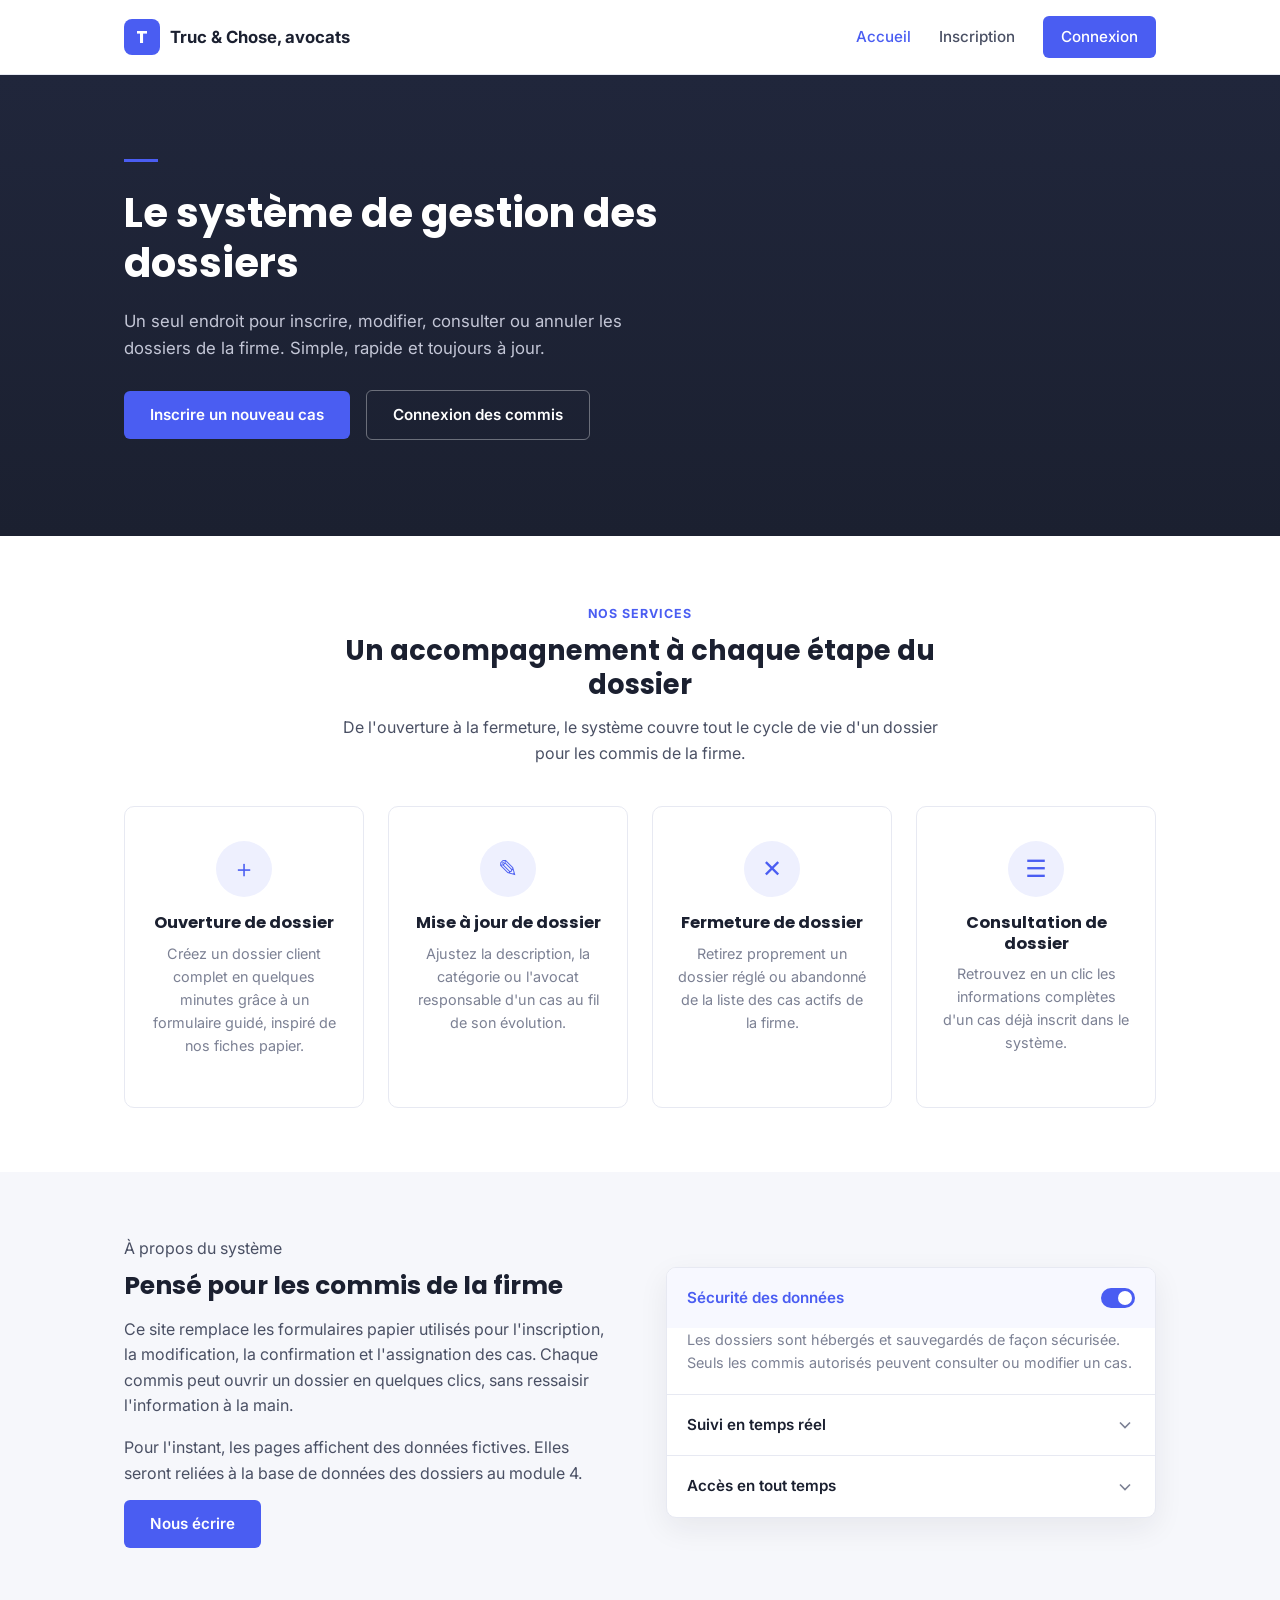
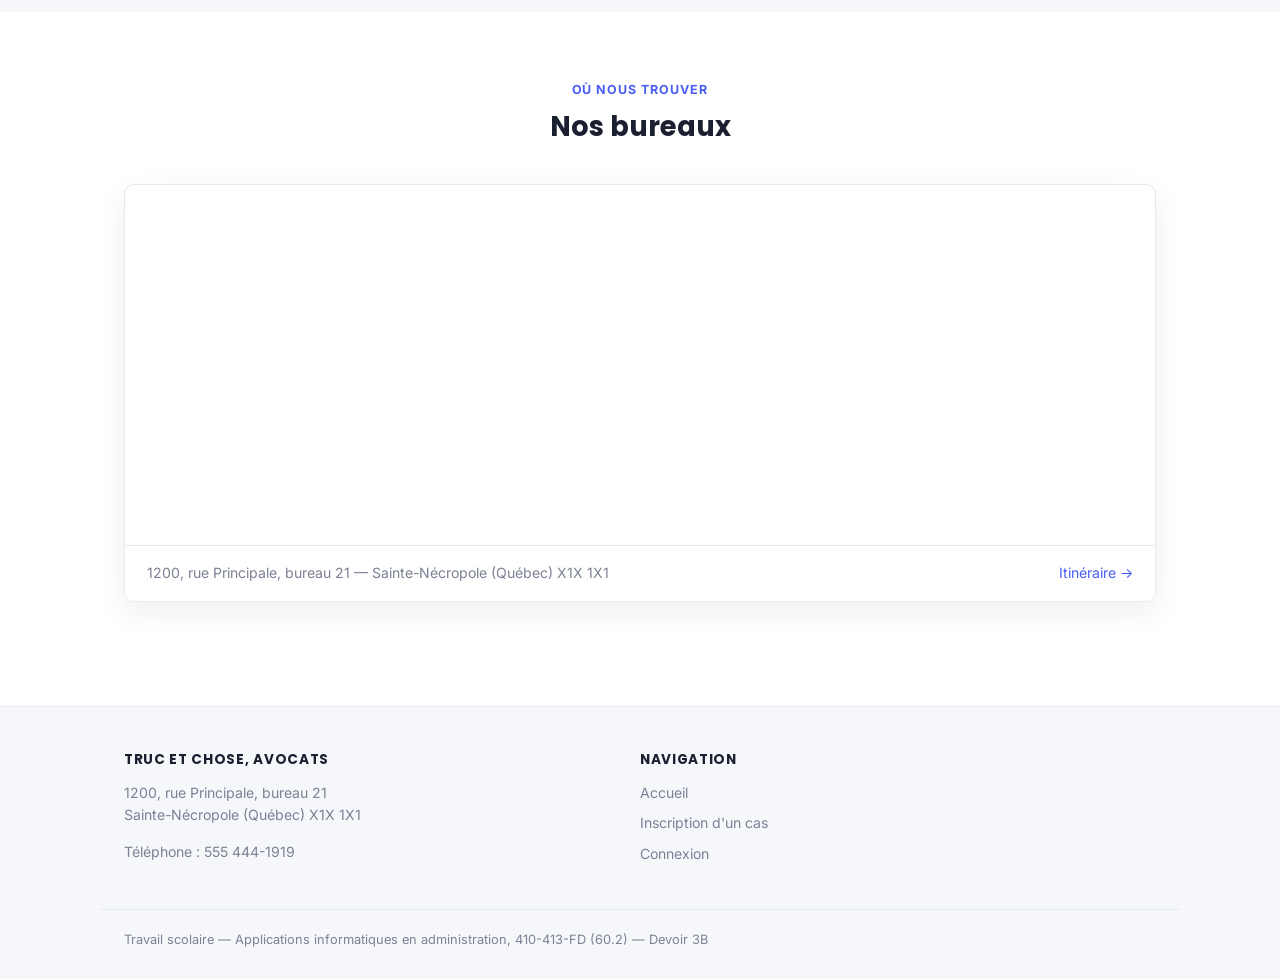
==== index.html @ 166a5b4a "Add page" ====
<!DOCTYPE html>
<html lang="fr">
<head>
<meta charset="UTF-8">
<meta name="viewport" content="width=device-width, initial-scale=1.0">
<title>Accueil — Truc et Chose, avocats</title>
<link rel="preconnect" href="https://fonts.googleapis.com">
<link href="https://fonts.googleapis.com/css2?family=Inter:wght@400;500;600;700&family=Poppins:wght@600;700&display=swap" rel="stylesheet">
<link rel="stylesheet" href="css/style.css">
</head>
<body>

<header class="site" id="site-header">
  <div class="nav-row">
    <a href="index.html" class="brand"><span class="mark">T</span> Truc &amp; Chose, avocats</a>
    <nav class="primary">
      <a href="index.html" class="current">Accueil</a>
      <a href="inscription.html">Inscription</a>
      <a href="connexion.html" class="btn-nav">Connexion</a>
    </nav>
    <button class="nav-toggle" aria-label="Ouvrir le menu" aria-expanded="false" onclick="var h=document.getElementById('site-header');h.classList.toggle('nav-open');this.setAttribute('aria-expanded', h.classList.contains('nav-open'));">
      <svg viewBox="0 0 24 24" fill="none" aria-hidden="true">
        <line x1="4" y1="7" x2="20" y2="7"></line>
        <line x1="4" y1="12" x2="20" y2="12"></line>
        <line x1="4" y1="17" x2="20" y2="17"></line>
      </svg>
    </button>
  </div>
</header>

<section class="hero">
  <div class="wrap">
    <span class="eyebrow"></span>
    <h1>Le système de gestion des dossiers</h1>
    <p>Un seul endroit pour inscrire, modifier, consulter ou annuler les dossiers de la firme. Simple, rapide et toujours à jour.</p>
    <a href="inscription.html" class="btn">Inscrire un nouveau cas</a>
    <a href="connexion.html" class="btn secondary" style="margin-left:12px;">Connexion des commis</a>
  </div>
</section>

<section>
  <div class="wrap">
    <div class="section-head">
      <span class="eyebrow-text">Nos services</span>
      <h2>Un accompagnement à chaque étape du dossier</h2>
      <p style="margin-top:10px;">De l'ouverture à la fermeture, le système couvre tout le cycle de vie d'un dossier pour les commis de la firme.</p>
    </div>

    <div class="services-grid">

      <div class="service-card">
        <div class="icon">＋</div>
  
        <h3>Ouverture de dossier</h3>
        <p>Créez un dossier client complet en quelques minutes grâce à un formulaire guidé, inspiré de nos fiches papier.</p>
   
      </div>

      <div class="service-card">
        <div class="icon">✎</div>

        <h3>Mise à jour de dossier</h3>
        <p>Ajustez la description, la catégorie ou l'avocat responsable d'un cas au fil de son évolution.</p>

      </div>

      <div class="service-card">
        <div class="icon">✕</div>

        <h3>Fermeture de dossier</h3>
        <p>Retirez proprement un dossier réglé ou abandonné de la liste des cas actifs de la firme.</p>
    
      </div>

      <div class="service-card">
        <div class="icon">☰</div>

        <h3>Consultation de dossier</h3>
        <p>Retrouvez en un clic les informations complètes d'un cas déjà inscrit dans le système.</p>

      </div>

    </div>
  </div>
</section>

<section class="soft">
  <div class="wrap about-grid">
    <div>
      <span class="eyebrow-text">À propos du système</span>
      <h2 style="margin-top:8px;">Pensé pour les commis de la firme</h2>
      <p>Ce site remplace les formulaires papier utilisés pour l'inscription, la modification, la confirmation et l'assignation des cas. Chaque commis peut ouvrir un dossier en quelques clics, sans ressaisir l'information à la main.</p>
      <p>Pour l'instant, les pages affichent des données fictives. Elles seront reliées à la base de données des dossiers au module 4.</p>

      <a href="mailto:info@trucetchose.co" class="btn">Nous écrire</a>
    </div>

    <div class="accordion">
      <details open>
        <summary>
          Sécurité des données
          <span class="toggle-pill" aria-hidden="true"></span>
        </summary>
        <div class="panel">Les dossiers sont hébergés et sauvegardés de façon sécurisée. Seuls les commis autorisés peuvent consulter ou modifier un cas.</div>
      </details>
      <details>
        <summary>
          Suivi en temps réel
          <svg class="chevron" viewBox="0 0 24 24" fill="none" stroke="currentColor" stroke-width="2"><polyline points="6 9 12 15 18 9"></polyline></svg>
        </summary>
        <div class="panel">Chaque étape d'un dossier, de l'ouverture à la fermeture, est consignée pour en assurer le suivi.</div>
      </details>
      <details>
        <summary>
          Accès en tout temps
          <svg class="chevron" viewBox="0 0 24 24" fill="none" stroke="currentColor" stroke-width="2"><polyline points="6 9 12 15 18 9"></polyline></svg>
        </summary>
        <div class="panel">Les commis peuvent consulter et inscrire des cas depuis n'importe quel poste du bureau, à toute heure.</div>
      </details>
    </div>
  </div>
</section>

<section id="localisation">
  <div class="wrap">
    <div class="section-head">
      <span class="eyebrow-text">Où nous trouver</span>
      <h2>Nos bureaux</h2>
    </div>
    <div class="map-shell">
      <iframe src="https://maps.google.com/maps?q=Montr%C3%A9al%2C+Qu%C3%A9bec&z=12&output=embed" loading="lazy" title="Localisation du cabinet Truc et Chose, avocats"></iframe>
      <div class="map-caption">
        <span>1200, rue Principale, bureau 21 — Sainte-Nécropole (Québec) X1X 1X1</span>
        <a href="https://maps.google.com/?q=Montr%C3%A9al,+Qu%C3%A9bec" target="_blank" rel="noopener">Itinéraire →</a>
      </div>
    </div>
  </div>
</section>



<footer class="site">
  <div class="wrap footer-grid">
    <div>
      <h4>Truc et Chose, avocats</h4>
      <p>1200, rue Principale, bureau 21<br>Sainte-Nécropole (Québec) X1X 1X1</p>
      <p>Téléphone : 555 444-1919</p>
    </div>
    <div>
      <h4>Navigation</h4>
      <ul>
        <li><a href="index.html">Accueil</a></li>
        <li><a href="inscription.html">Inscription d'un cas</a></li>
        <li><a href="connexion.html">Connexion</a></li>
      </ul>
    </div>
  </div>
  <div class="footer-bottom wrap">
    Travail scolaire — Applications informatiques en administration, 410-413-FD (60.2) — Devoir 3B
  </div>
</footer>

</body>
</html>
---- css/style.css ----
/* ============================================
   Truc et Chose, avocats — feuille de style
   Inspirée du gabarit "Venue" (fromat_site.pdf)
   ============================================ */

:root{
  --primary:#4a5df2;
  --primary-dark:#3745c9;
  --ink:#1b2030;
  --ink-soft:#4a5064;
  --muted:#7c8194;
  --bg:#ffffff;
  --bg-soft:#f6f7fb;
  --border:#e7e9f2;
  --radius:10px;
  --shadow:0 10px 30px rgba(27,32,48,.07);
  --maxw:1080px;
  font-size:16px;
}

*{box-sizing:border-box;}
html{scroll-behavior:smooth;}
body{
  margin:0;
  font-family:'Inter',system-ui,-apple-system,Segoe UI,Roboto,Arial,sans-serif;
  color:var(--ink-soft);
  background:var(--bg);
  line-height:1.6;
}
h1,h2,h3,h4{
  font-family:'Poppins','Inter',system-ui,sans-serif;
  color:var(--ink);
  margin:0 0 .5em;
  line-height:1.25;
}
a{color:var(--primary);text-decoration:none;}
a:hover{text-decoration:underline;}
img{max-width:100%;display:block;}
.wrap{max-width:var(--maxw);margin:0 auto;padding:0 24px;}

/* ---------- Header ---------- */
header.site{
  border-bottom:1px solid var(--border);
  position:sticky;top:0;background:rgba(255,255,255,.96);
  backdrop-filter:blur(6px);
  z-index:50;
}
.nav-row{
  max-width:var(--maxw);margin:0 auto;padding:16px 24px;
  display:flex;align-items:center;justify-content:space-between;
}
.brand{display:flex;align-items:center;gap:10px;font-weight:700;color:var(--ink);font-size:1.05rem;}
.brand .mark{
  width:36px;height:36px;border-radius:8px;background:var(--primary);
  color:#fff;display:flex;align-items:center;justify-content:center;
  font-family:'Poppins',sans-serif;font-weight:700;font-size:1.1rem;
}
nav.primary{display:flex;gap:28px;align-items:center;}
nav.primary a{
  color:var(--ink-soft);font-weight:500;font-size:.95rem;
}
nav.primary a.current{color:var(--primary);}
nav.primary a.btn-nav{
  background:var(--primary);color:#fff;padding:9px 18px;border-radius:6px;
}
nav.primary a.btn-nav:hover{background:var(--primary-dark);text-decoration:none;}

/* ---------- Mobile nav toggle ---------- */
.nav-toggle{
  display:none;width:40px;height:40px;flex-shrink:0;
  align-items:center;justify-content:center;
  background:#fff;border:1px solid var(--border);border-radius:8px;
  cursor:pointer;padding:0;
}
.nav-toggle svg{width:20px;height:20px;}
.nav-toggle svg line{stroke:var(--ink);stroke-width:2;stroke-linecap:round;}
.nav-toggle:hover{border-color:var(--primary);}

@media(max-width:760px){
  .nav-toggle{display:flex;}
  nav.primary{
    display:none;
    position:absolute;top:100%;left:0;right:0;
    background:#fff;border-bottom:1px solid var(--border);box-shadow:var(--shadow);
    flex-direction:column;align-items:stretch;gap:0;padding:8px 24px 18px;
  }
  nav.primary a{padding:12px 4px;border-bottom:1px solid var(--border);}
  nav.primary a:last-child{border-bottom:none;}
  nav.primary a.btn-nav{margin-top:10px;text-align:center;}
  header.site.nav-open nav.primary{display:flex;}
  .nav-row{position:relative;}
}

/* ---------- Hero ---------- */
.hero{
  background:linear-gradient(180deg,#20263b 0%,#1b2030 100%);
  color:#fff;padding:84px 0 96px;position:relative;
}
.hero .eyebrow{
  display:inline-block;width:34px;height:3px;background:var(--primary);margin-bottom:18px;
}
.hero h1{color:#fff;font-size:2.5rem;max-width:640px;}
.hero p{color:#c3c6d6;max-width:520px;font-size:1.05rem;margin-bottom:28px;}
.btn{
  display:inline-block;background:var(--primary);color:#fff;
  padding:12px 26px;border-radius:6px;font-weight:600;font-size:.95rem;
  border:none;cursor:pointer;
}
.btn:hover{background:var(--primary-dark);text-decoration:none;}
.btn.secondary{background:transparent;border:1px solid rgba(255,255,255,.35);color:#fff;}
.btn.secondary:hover{background:rgba(255,255,255,.08);}
.btn.outline{background:#fff;border:1px solid var(--border);color:var(--ink-soft);}
.btn.outline:hover{border-color:var(--primary);color:var(--primary);}

/* ---------- Sections ---------- */
section{padding:64px 0;}
section.soft{background:var(--bg-soft);}
.section-head{text-align:center;max-width:600px;margin:0 auto 40px;}
.section-head .eyebrow-text{
  color:var(--primary);text-transform:uppercase;letter-spacing:.08em;
  font-size:.78rem;font-weight:700;
}
.section-head h2{font-size:1.7rem;margin-top:8px;}

/* ---------- Action cards (accueil) ---------- */
/* Kept for the "Accès rapide" list card elsewhere on the page */
.card{
  background:#fff;border:1px solid var(--border);border-radius:var(--radius);
  padding:28px 22px;text-align:left;
}

/* ---------- À propos + accordéon (façon Venue) ---------- */
.about-grid{display:grid;grid-template-columns:1fr 1fr;gap:52px;align-items:center;}
@media(max-width:800px){.about-grid{grid-template-columns:1fr;}}
.about-grid h2{font-size:1.55rem;}
.about-grid p{margin-bottom:14px;}

.accordion{border:1px solid var(--border);border-radius:var(--radius);overflow:hidden;background:#fff;box-shadow:var(--shadow);}
.accordion details{border-bottom:1px solid var(--border);}
.accordion details:last-child{border-bottom:none;}
.accordion summary{
  list-style:none;cursor:pointer;padding:18px 20px;
  display:flex;align-items:center;justify-content:space-between;gap:14px;
  font-weight:600;color:var(--ink);font-size:.95rem;
}
.accordion summary::-webkit-details-marker{display:none;}
.accordion summary .chevron{
  width:20px;height:20px;flex-shrink:0;color:var(--muted);
  transition:transform .2s ease;
}
.accordion details[open] summary .chevron{transform:rotate(180deg);color:var(--primary);}
.accordion details[open] summary{color:var(--primary);background:#f7f8ff;}
.accordion .panel{padding:0 20px 20px;color:var(--muted);font-size:.9rem;}
.accordion .toggle-pill{
  width:34px;height:20px;border-radius:20px;background:var(--primary);
  position:relative;flex-shrink:0;
}
.accordion .toggle-pill::after{
  content:"";position:absolute;top:3px;right:3px;width:14px;height:14px;
  border-radius:50%;background:#fff;
}

/* ---------- Carte / localisation ---------- */
.map-shell{
  border:1px solid var(--border);border-radius:var(--radius);overflow:hidden;
  box-shadow:var(--shadow);
}
.map-shell iframe{display:block;width:100%;height:360px;border:0;}
.map-caption{
  display:flex;justify-content:space-between;align-items:center;flex-wrap:wrap;gap:10px;
  padding:16px 22px;background:#fff;border-top:1px solid var(--border);font-size:.88rem;color:var(--muted);
}

/* ---------- Nous joindre ---------- */
.contact-cta{text-align:center;max-width:520px;margin:0 auto;}
.contact-cta p{margin-bottom:26px;}
.services-grid{
  display:grid;grid-template-columns:repeat(4,1fr);gap:24px;
}
@media(max-width:900px){.services-grid{grid-template-columns:repeat(2,1fr);}}
@media(max-width:560px){.services-grid{grid-template-columns:1fr;}}
.service-card{
  background:#fff;border:1px solid var(--border);border-radius:var(--radius);
  padding:34px 24px;text-align:center;
  transition:transform .15s ease, box-shadow .15s ease, border-color .15s ease;
  display:flex;flex-direction:column;align-items:center;
}
.service-card:hover{transform:translateY(-3px);box-shadow:var(--shadow);border-color:transparent;}
.service-card .icon{
  width:56px;height:56px;border-radius:50%;background:#eef0fe;color:var(--primary);
  display:flex;align-items:center;justify-content:center;font-size:1.5rem;
  margin-bottom:16px;
}
.service-card .status{
  display:block;font-size:.7rem;font-weight:700;text-transform:uppercase;
  letter-spacing:.05em;margin-bottom:10px;color:var(--muted);
}
.service-card .status.wip{color:#a15c00;}
.service-card .status.ready{color:#1c7c3c;}
.service-card h3{font-size:1.02rem;margin:0 0 8px;}
.service-card p{color:var(--muted);font-size:.9rem;margin:0 0 16px;}
.service-card a.go{font-size:.85rem;font-weight:600;}

/* ---------- Breadcrumb ---------- */
.breadcrumb{font-size:.85rem;color:var(--muted);padding:18px 0 0;}
.breadcrumb a{color:var(--muted);}
.breadcrumb a:hover{color:var(--primary);}

/* ---------- Forms ---------- */
.form-shell{
  background:#fff;border:1px solid var(--border);border-radius:var(--radius);
  box-shadow:var(--shadow);padding:36px 40px;max-width:760px;margin:0 auto;
}
.form-shell .letterhead{
  text-align:center;border-bottom:1px solid var(--border);padding-bottom:20px;margin-bottom:28px;
}
.form-shell .letterhead h2{margin-bottom:4px;}
.form-shell .letterhead p{margin:2px 0;color:var(--muted);font-size:.88rem;}
.form-grid{display:grid;grid-template-columns:1fr 1fr;gap:18px 20px;}
.form-grid.single{grid-template-columns:1fr;}
.field{display:flex;flex-direction:column;gap:6px;}
.field.full{grid-column:1/-1;}
.field label{font-size:.85rem;font-weight:600;color:var(--ink);}
.field input[type=text],
.field input[type=tel],
.field input[type=date],
.field input[type=password],
.field textarea,
.field select{
  border:1px solid var(--border);border-radius:6px;padding:10px 12px;
  font-family:inherit;font-size:.92rem;color:var(--ink-soft);background:#fbfbfe;
}
.field textarea{resize:vertical;min-height:80px;}
.field input:focus,.field textarea:focus,.field select:focus{
  outline:none;border-color:var(--primary);background:#fff;
}
fieldset{border:1px solid var(--border);border-radius:8px;padding:14px 16px;margin:0;}
fieldset legend{font-size:.85rem;font-weight:600;color:var(--ink);padding:0 6px;}
.choice-row{display:flex;gap:22px;flex-wrap:wrap;margin-top:6px;}
.choice-row label{
  display:flex;align-items:center;gap:8px;font-size:.9rem;color:var(--ink-soft);font-weight:400;
  margin-right:22px;
}
.choice-row label:last-child{margin-right:0;}
.choice-row input{margin-right:6px;}
.hint{font-size:.78rem;color:var(--muted);margin-top:4px;}
.form-actions{display:flex;gap:12px;justify-content:flex-end;margin-top:28px;border-top:1px solid var(--border);padding-top:22px;}

.note-box{
  background:#eef0fe;border:1px solid #d7dcfb;border-radius:8px;
  padding:14px 18px;font-size:.85rem;color:#3745c9;margin-bottom:24px;
}

/* ---------- Display / consultation page ---------- */
.dossier{
  background:#fff;border:1px solid var(--border);border-radius:var(--radius);
  box-shadow:var(--shadow);max-width:760px;margin:0 auto;overflow:hidden;
}
.dossier-head{background:var(--ink);color:#fff;padding:24px 32px;}
.dossier-head .num{color:#9aa0c9;font-size:.8rem;text-transform:uppercase;letter-spacing:.06em;}
.dossier-head h2{color:#fff;margin:4px 0 0;}
.dossier-body{padding:28px 32px;}
.dossier-row{display:grid;grid-template-columns:180px 1fr;gap:8px 16px;padding:11px 0;border-bottom:1px solid var(--border);}
.dossier-row:last-child{border-bottom:none;}
.dossier-row .k{font-size:.82rem;color:var(--muted);font-weight:600;}
.dossier-row .v{font-size:.92rem;color:var(--ink);}
.pill{display:inline-block;background:#eef0fe;color:var(--primary);font-size:.78rem;font-weight:600;padding:3px 10px;border-radius:20px;}

/* ---------- Under construction ---------- */
.wip-shell{
  max-width:560px;margin:0 auto;text-align:center;background:#fff;
  border:1px solid var(--border);border-radius:var(--radius);box-shadow:var(--shadow);
  padding:56px 40px;
}
.wip-shell .cone{
  width:64px;height:64px;border-radius:50%;background:#fff2df;color:#a15c00;
  display:flex;align-items:center;justify-content:center;margin:0 auto 20px;font-size:1.7rem;
}
.wip-shell p{color:var(--muted);}

/* ---------- Login ---------- */
.login-wrap{min-height:calc(100vh - 300px);display:flex;align-items:center;justify-content:center;padding:60px 20px;}
.login-card{
  width:100%;max-width:380px;background:#fff;border:1px solid var(--border);
  border-radius:var(--radius);box-shadow:var(--shadow);padding:36px 32px;
}
.login-card .mark{margin:0 auto 18px;}
.login-card h2{text-align:center;font-size:1.3rem;}
.login-card p.sub{text-align:center;color:var(--muted);font-size:.88rem;margin-bottom:26px;}
.login-card .btn{width:100%;text-align:center;}
.login-foot{text-align:center;margin-top:18px;font-size:.85rem;color:var(--muted);}

/* ---------- Footer ---------- */
footer.site{background:var(--bg-soft);border-top:1px solid var(--border);padding:44px 0 28px;margin-top:40px;}
.footer-grid{display:grid;grid-template-columns:2fr 1fr 1fr;gap:32px;}
@media(max-width:700px){.footer-grid{grid-template-columns:1fr;}}
.footer-grid h4{font-size:.85rem;text-transform:uppercase;letter-spacing:.05em;color:var(--ink);margin-bottom:14px;}
.footer-grid p,.footer-grid li{color:var(--muted);font-size:.88rem;}
.footer-grid ul{list-style:none;padding:0;margin:0;display:flex;flex-direction:column;gap:8px;}
.footer-grid ul a{color:var(--muted);}
.footer-grid ul a:hover{color:var(--primary);}
.footer-bottom{
  max-width:var(--maxw);margin:32px auto 0;padding:20px 24px 0;border-top:1px solid var(--border);
  font-size:.8rem;color:var(--muted);
}
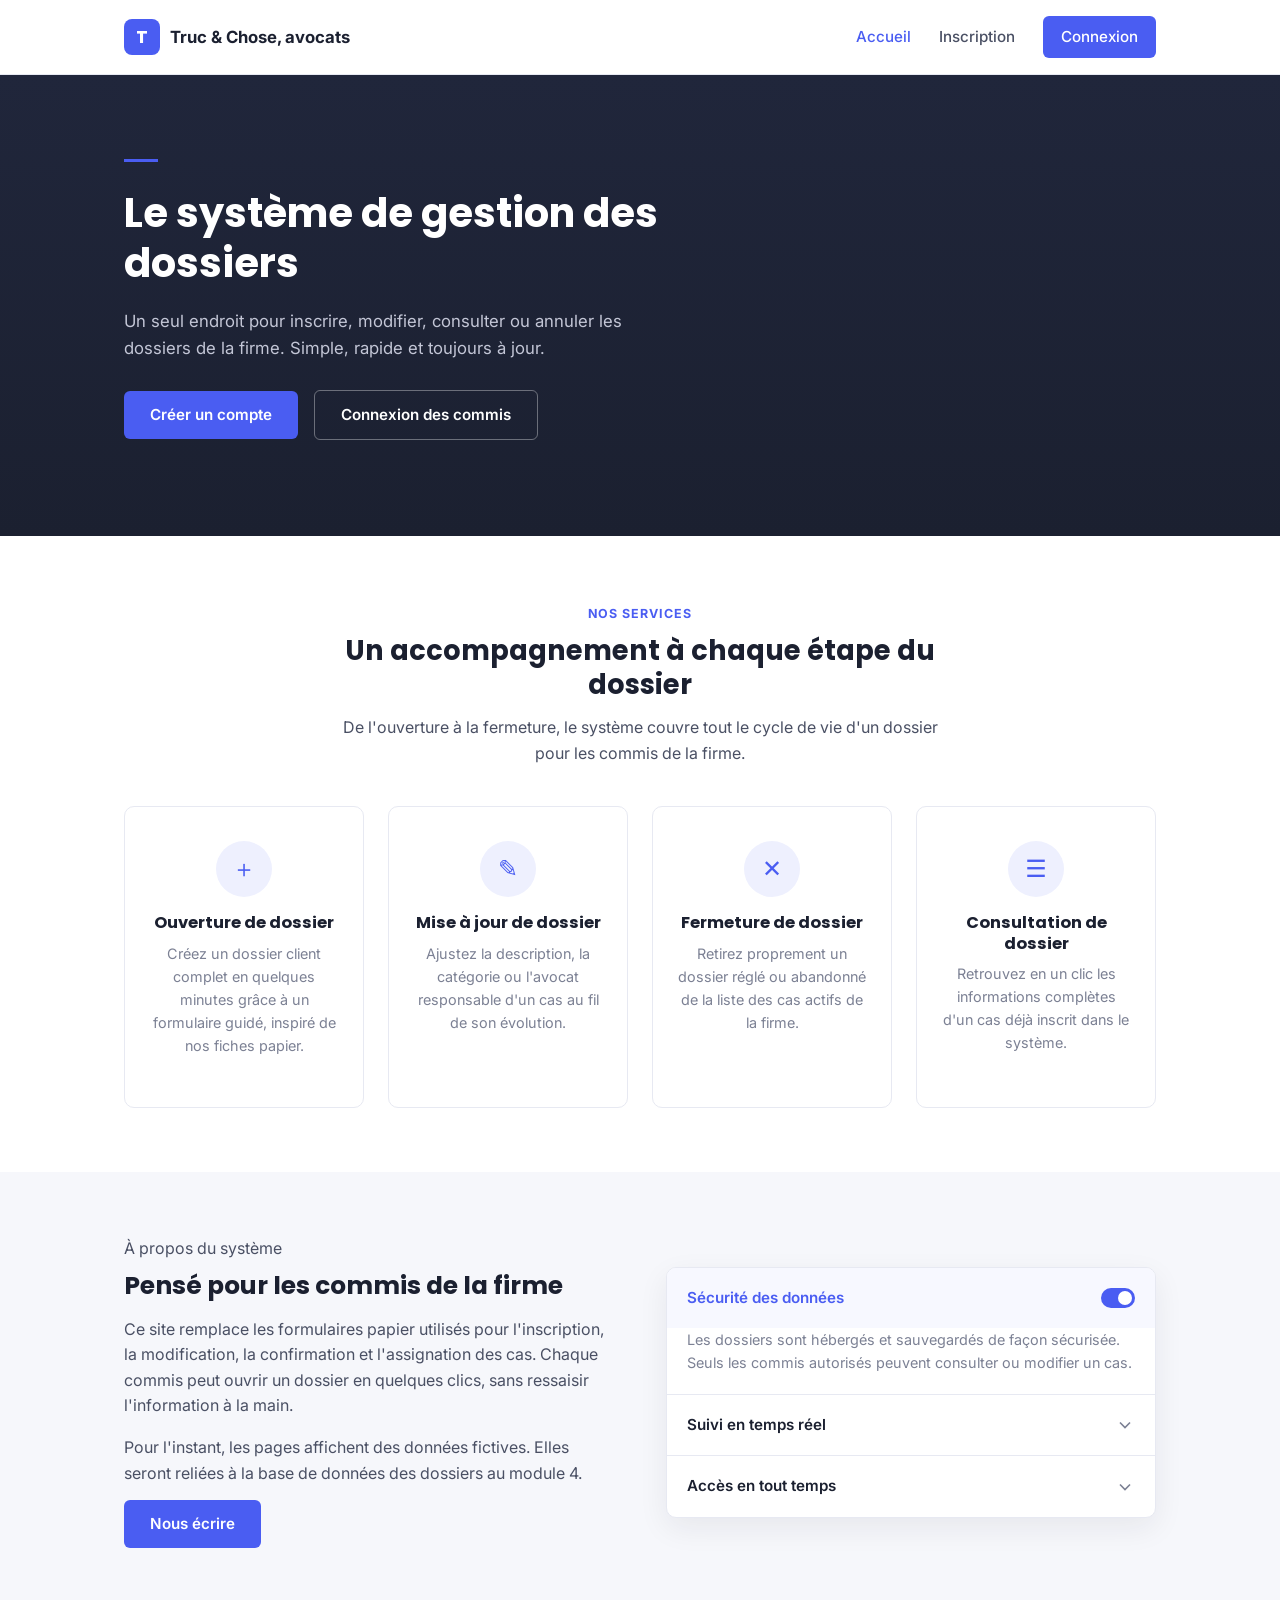
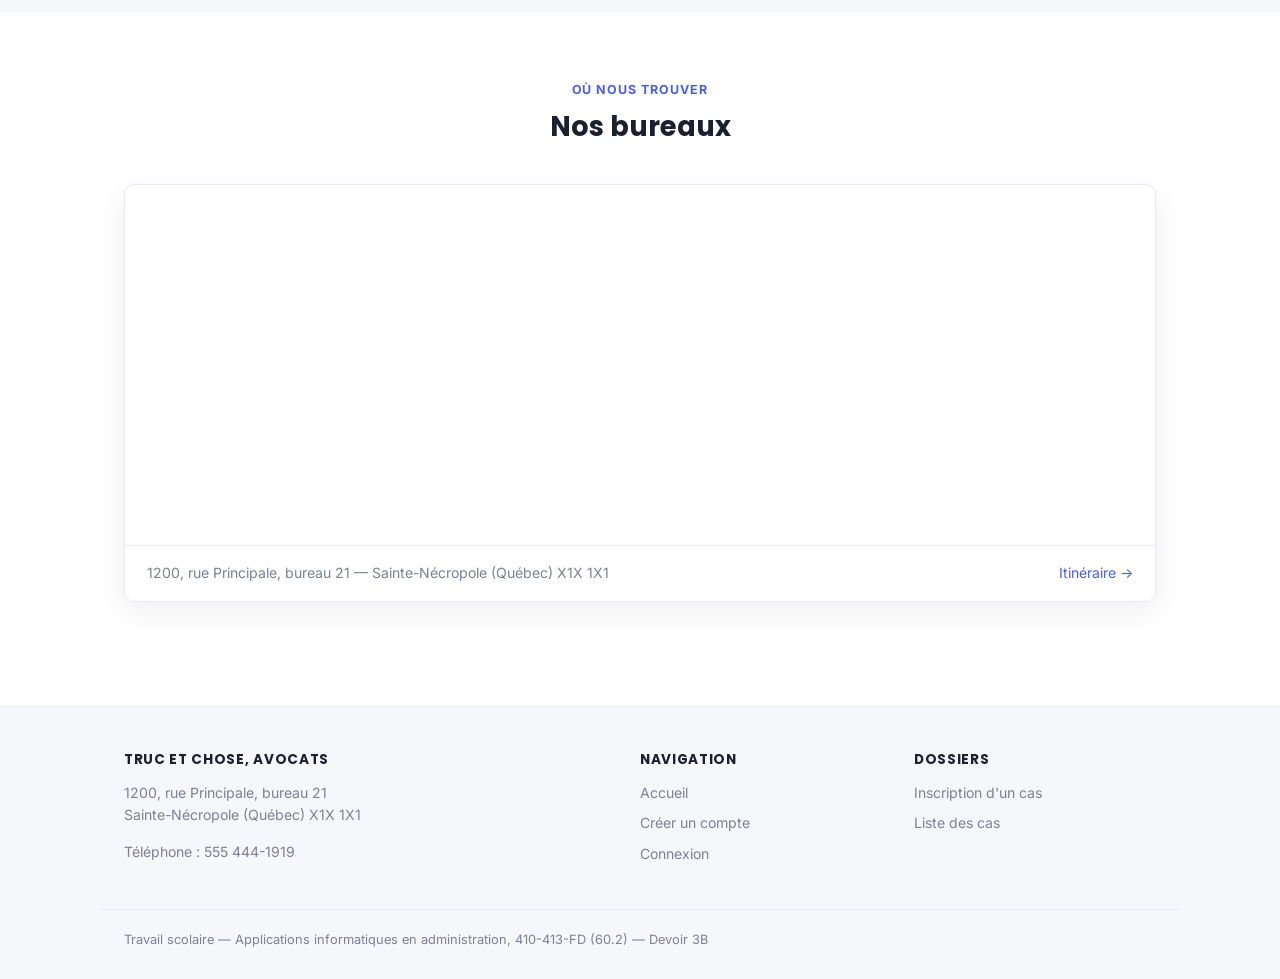
==== commit 43773501: "Update static1 page Update static1 page" ====
--- a/index.html
+++ b/index.html
@@ -15,7 +15,7 @@
     <a href="index.html" class="brand"><span class="mark">T</span> Truc &amp; Chose, avocats</a>
     <nav class="primary">
       <a href="index.html" class="current">Accueil</a>
-      <a href="inscription.html">Inscription</a>
+      <a href="inscription-commis.html">Inscription</a>
       <a href="connexion.html" class="btn-nav">Connexion</a>
     </nav>
     <button class="nav-toggle" aria-label="Ouvrir le menu" aria-expanded="false" onclick="var h=document.getElementById('site-header');h.classList.toggle('nav-open');this.setAttribute('aria-expanded', h.classList.contains('nav-open'));">
@@ -33,7 +33,7 @@
     <span class="eyebrow"></span>
     <h1>Le système de gestion des dossiers</h1>
     <p>Un seul endroit pour inscrire, modifier, consulter ou annuler les dossiers de la firme. Simple, rapide et toujours à jour.</p>
-    <a href="inscription.html" class="btn">Inscrire un nouveau cas</a>
+    <a href="inscription-commis.html" class="btn">Créer un compte</a>
     <a href="connexion.html" class="btn secondary" style="margin-left:12px;">Connexion des commis</a>
   </div>
 </section>
@@ -150,8 +150,15 @@
       <h4>Navigation</h4>
       <ul>
         <li><a href="index.html">Accueil</a></li>
+        <li><a href="inscription-commis.html">Créer un compte</a></li>
+        <li><a href="connexion.html">Connexion</a></li>
+      </ul>
+    </div>
+    <div>
+      <h4>Dossiers</h4>
+      <ul>
         <li><a href="inscription.html">Inscription d'un cas</a></li>
-        <li><a href="connexion.html">Connexion</a></li>
+        <li><a href="liste-cas.html">Liste des cas</a></li>
       </ul>
     </div>
   </div>
--- a/css/style.css
+++ b/css/style.css
@@ -265,6 +265,51 @@
 .dossier-row .k{font-size:.82rem;color:var(--muted);font-weight:600;}
 .dossier-row .v{font-size:.92rem;color:var(--ink);}
 .pill{display:inline-block;background:#eef0fe;color:var(--primary);font-size:.78rem;font-weight:600;padding:3px 10px;border-radius:20px;}
+.pill.status-actif{background:#e4f7e9;color:#1c7c3c;}
+.pill.status-ferme{background:#f1f2f6;color:var(--muted);}
+
+/* ---------- Liste des cas ---------- */
+.list-shell{
+  background:#fff;border:1px solid var(--border);border-radius:var(--radius);
+  box-shadow:var(--shadow);overflow:hidden;
+}
+table.cases{width:100%;border-collapse:collapse;font-size:.9rem;}
+table.cases th{
+  text-align:left;background:var(--bg-soft);color:var(--muted);font-size:.74rem;
+  text-transform:uppercase;letter-spacing:.05em;font-weight:700;
+  padding:14px 20px;border-bottom:1px solid var(--border);
+}
+table.cases td{padding:15px 20px;border-bottom:1px solid var(--border);color:var(--ink-soft);vertical-align:middle;}
+table.cases tr:last-child td{border-bottom:none;}
+table.cases tr:hover td{background:#fafaff;}
+table.cases td.num{font-weight:600;color:var(--ink);}
+table.cases td.go a{font-weight:600;font-size:.85rem;white-space:nowrap;}
+.list-toolbar{
+  display:flex;justify-content:space-between;align-items:center;flex-wrap:wrap;gap:14px;
+  margin-bottom:20px;
+}
+.list-toolbar .count{color:var(--muted);font-size:.9rem;}
+.actions-cell{display:flex;gap:8px;flex-wrap:wrap;}
+.btn-sm{
+  display:inline-block;font-size:.78rem;font-weight:600;padding:7px 13px;border-radius:6px;
+  border:1px solid var(--border);background:#fff;color:var(--ink-soft);white-space:nowrap;cursor:pointer;
+}
+.btn-sm:hover{border-color:var(--primary);color:var(--primary);text-decoration:none;background:#f7f8ff;}
+.btn-sm.primary{background:var(--primary);border-color:var(--primary);color:#fff;}
+.btn-sm.primary:hover{background:var(--primary-dark);border-color:var(--primary-dark);color:#fff;}
+.btn-sm.danger{color:#c0392b;border-color:#f3d3d0;background:#fdf2f1;}
+.btn-sm.danger:hover{background:#fbe4e2;border-color:#e5a9a3;color:#c0392b;}
+@media(max-width:700px){
+  table.cases thead{display:none;}
+  table.cases, table.cases tbody, table.cases tr, table.cases td{display:block;width:100%;}
+  table.cases tr{border-bottom:1px solid var(--border);padding:14px 18px;}
+  table.cases td{border-bottom:none;padding:4px 0;}
+  table.cases td::before{
+    content:attr(data-label);display:block;font-size:.7rem;font-weight:700;
+    text-transform:uppercase;letter-spacing:.04em;color:var(--muted);margin-bottom:2px;
+  }
+  table.cases td.actions-cell::before{margin-bottom:6px;}
+}
 
 /* ---------- Under construction ---------- */
 .wip-shell{
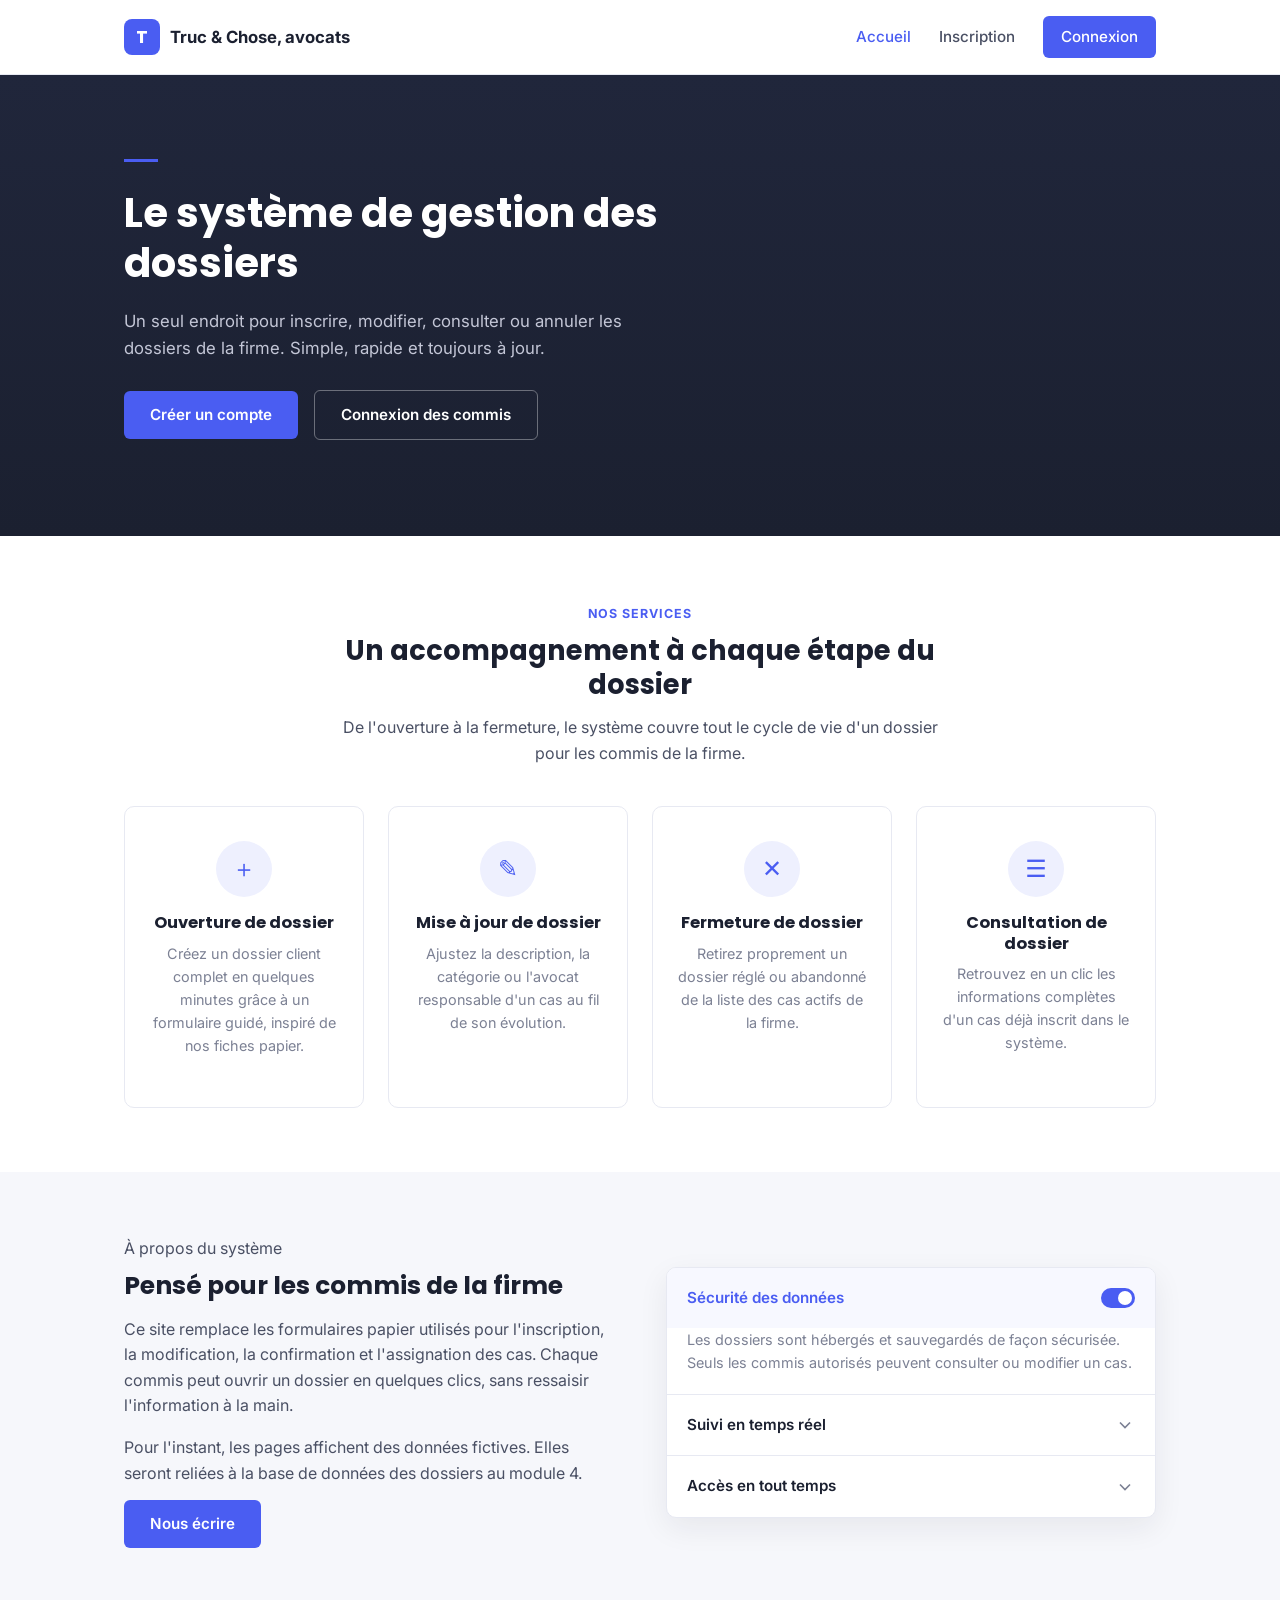
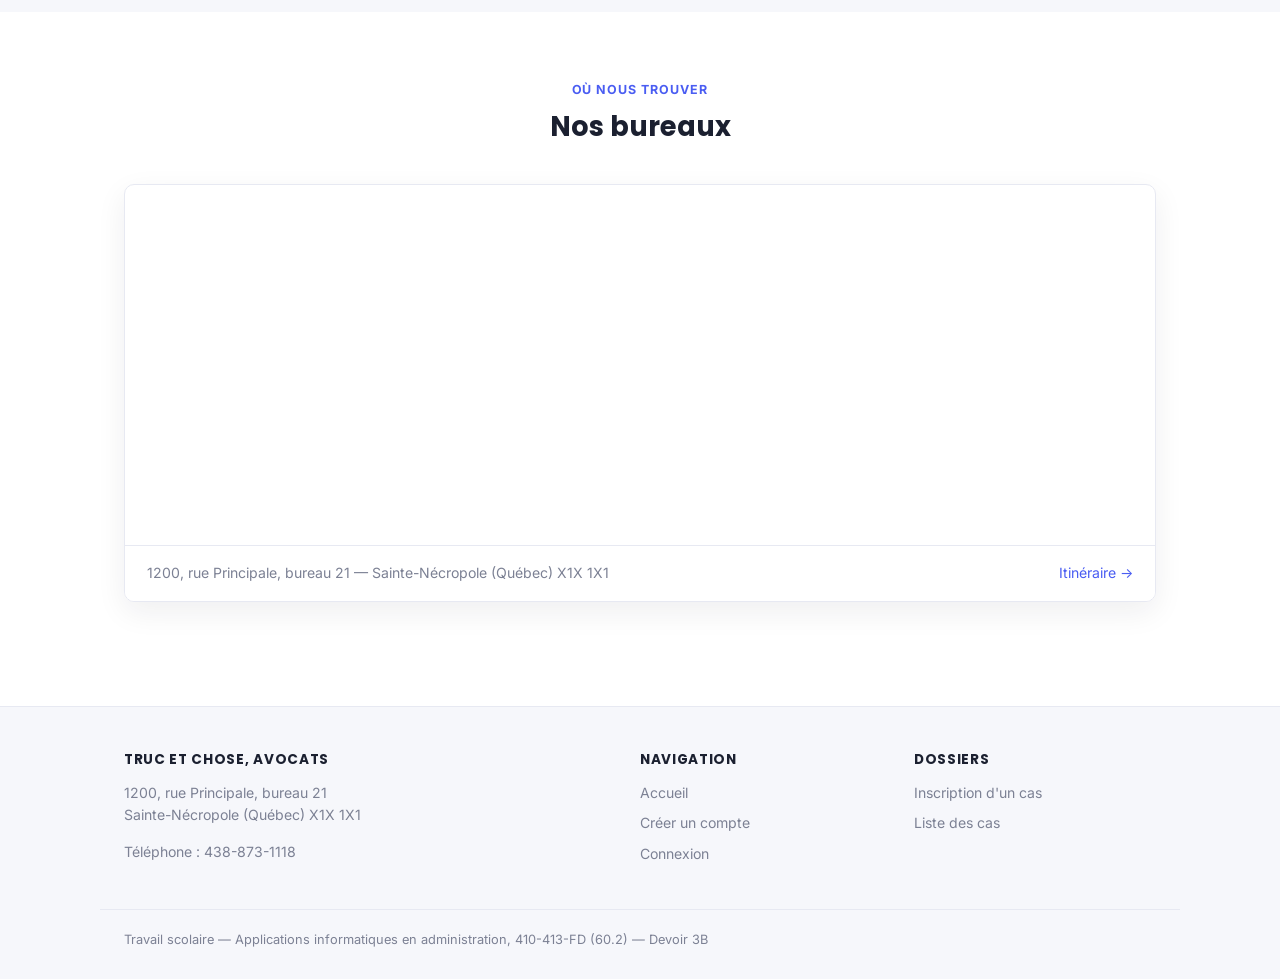
==== commit 04885ebf: "Update number" ====
--- a/index.html
+++ b/index.html
@@ -144,7 +144,7 @@
     <div>
       <h4>Truc et Chose, avocats</h4>
       <p>1200, rue Principale, bureau 21<br>Sainte-Nécropole (Québec) X1X 1X1</p>
-      <p>Téléphone : 555 444-1919</p>
+      <p>Téléphone :  438-873-1118</p>
     </div>
     <div>
       <h4>Navigation</h4>
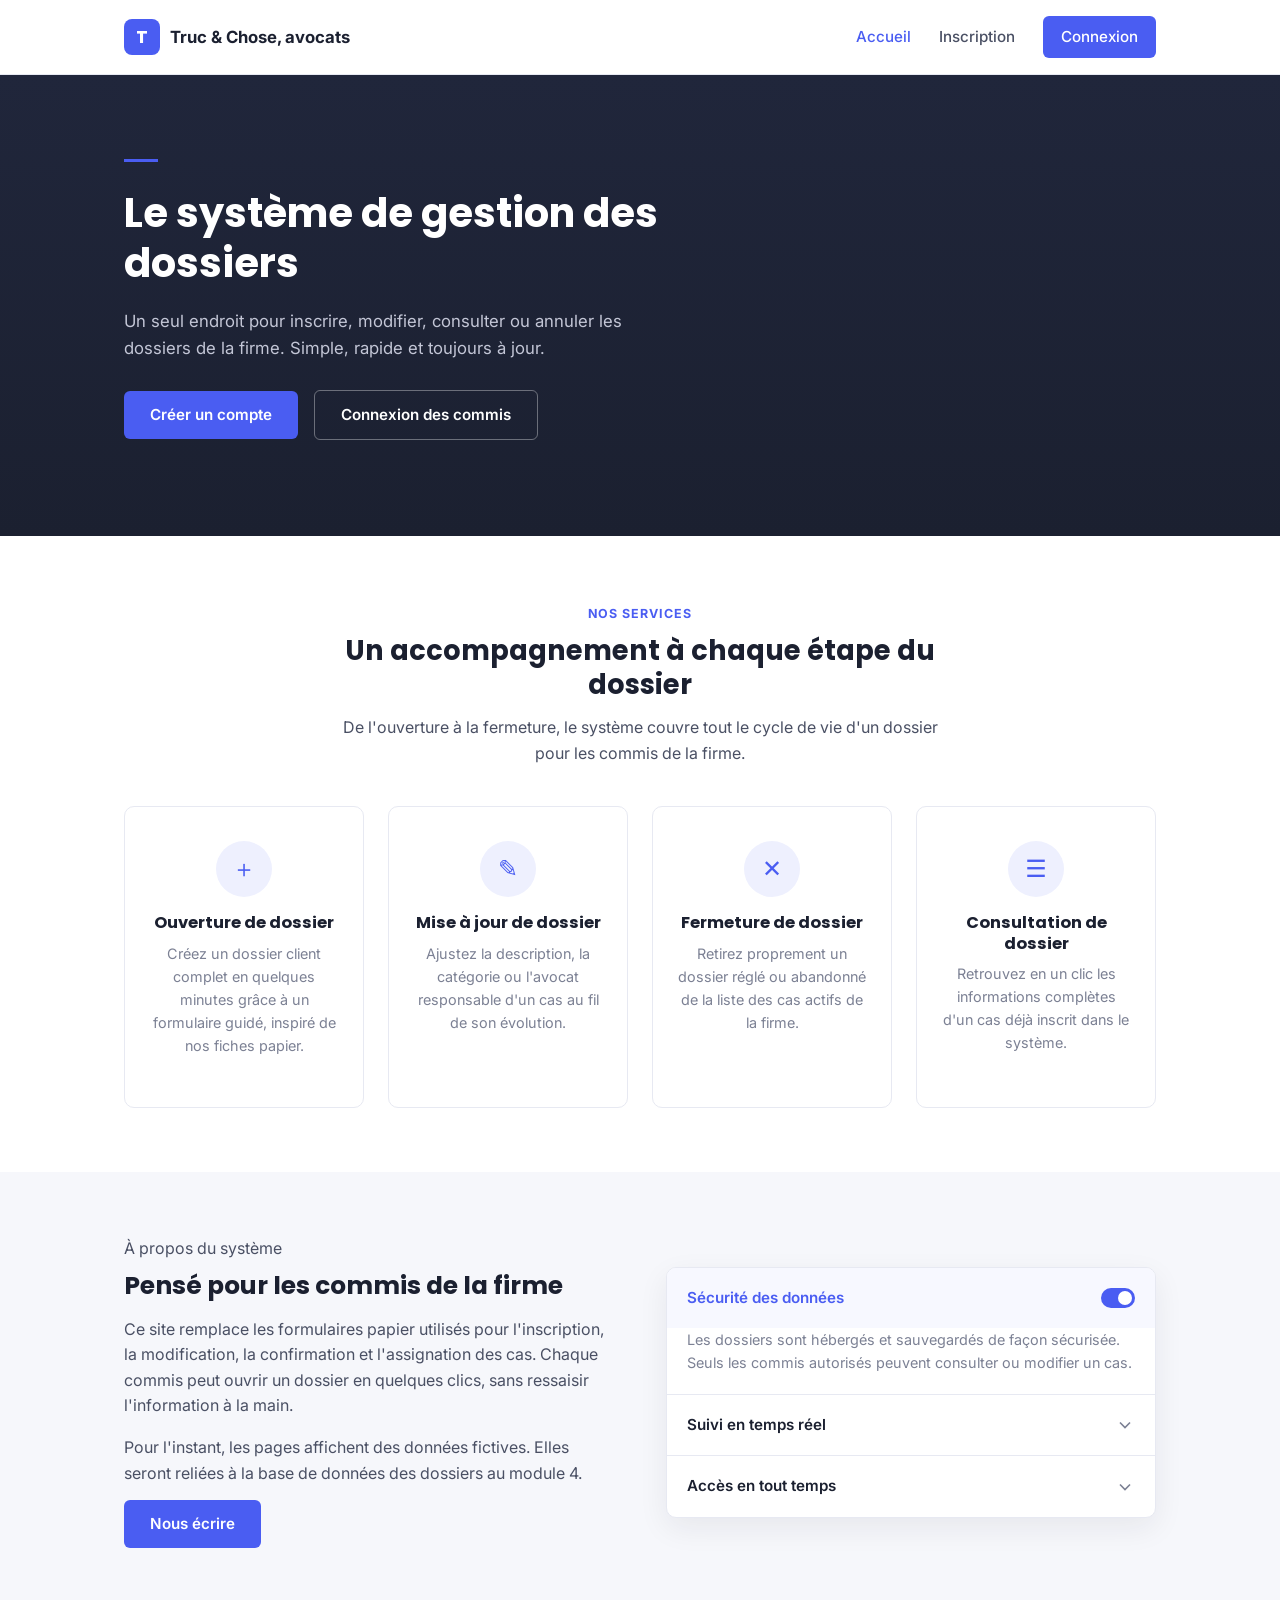
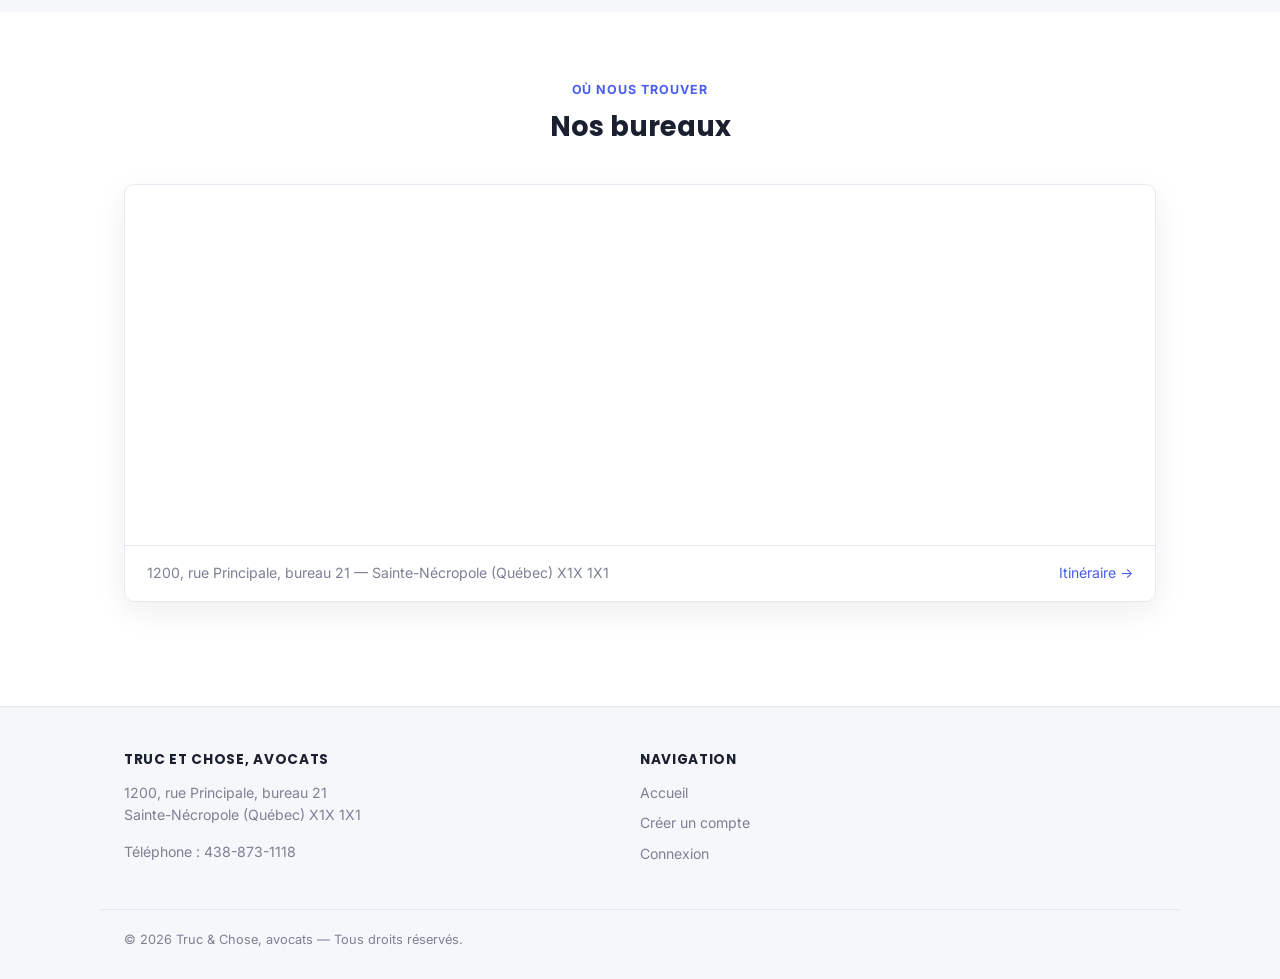
==== commit 4a9020d2: "New Add" ====
--- a/index.html
+++ b/index.html
@@ -154,16 +154,9 @@
         <li><a href="connexion.html">Connexion</a></li>
       </ul>
     </div>
-    <div>
-      <h4>Dossiers</h4>
-      <ul>
-        <li><a href="inscription.html">Inscription d'un cas</a></li>
-        <li><a href="liste-cas.html">Liste des cas</a></li>
-      </ul>
-    </div>
   </div>
   <div class="footer-bottom wrap">
-    Travail scolaire — Applications informatiques en administration, 410-413-FD (60.2) — Devoir 3B
+   © 2026 Truc & Chose, avocats — Tous droits réservés.
   </div>
 </footer>
 
